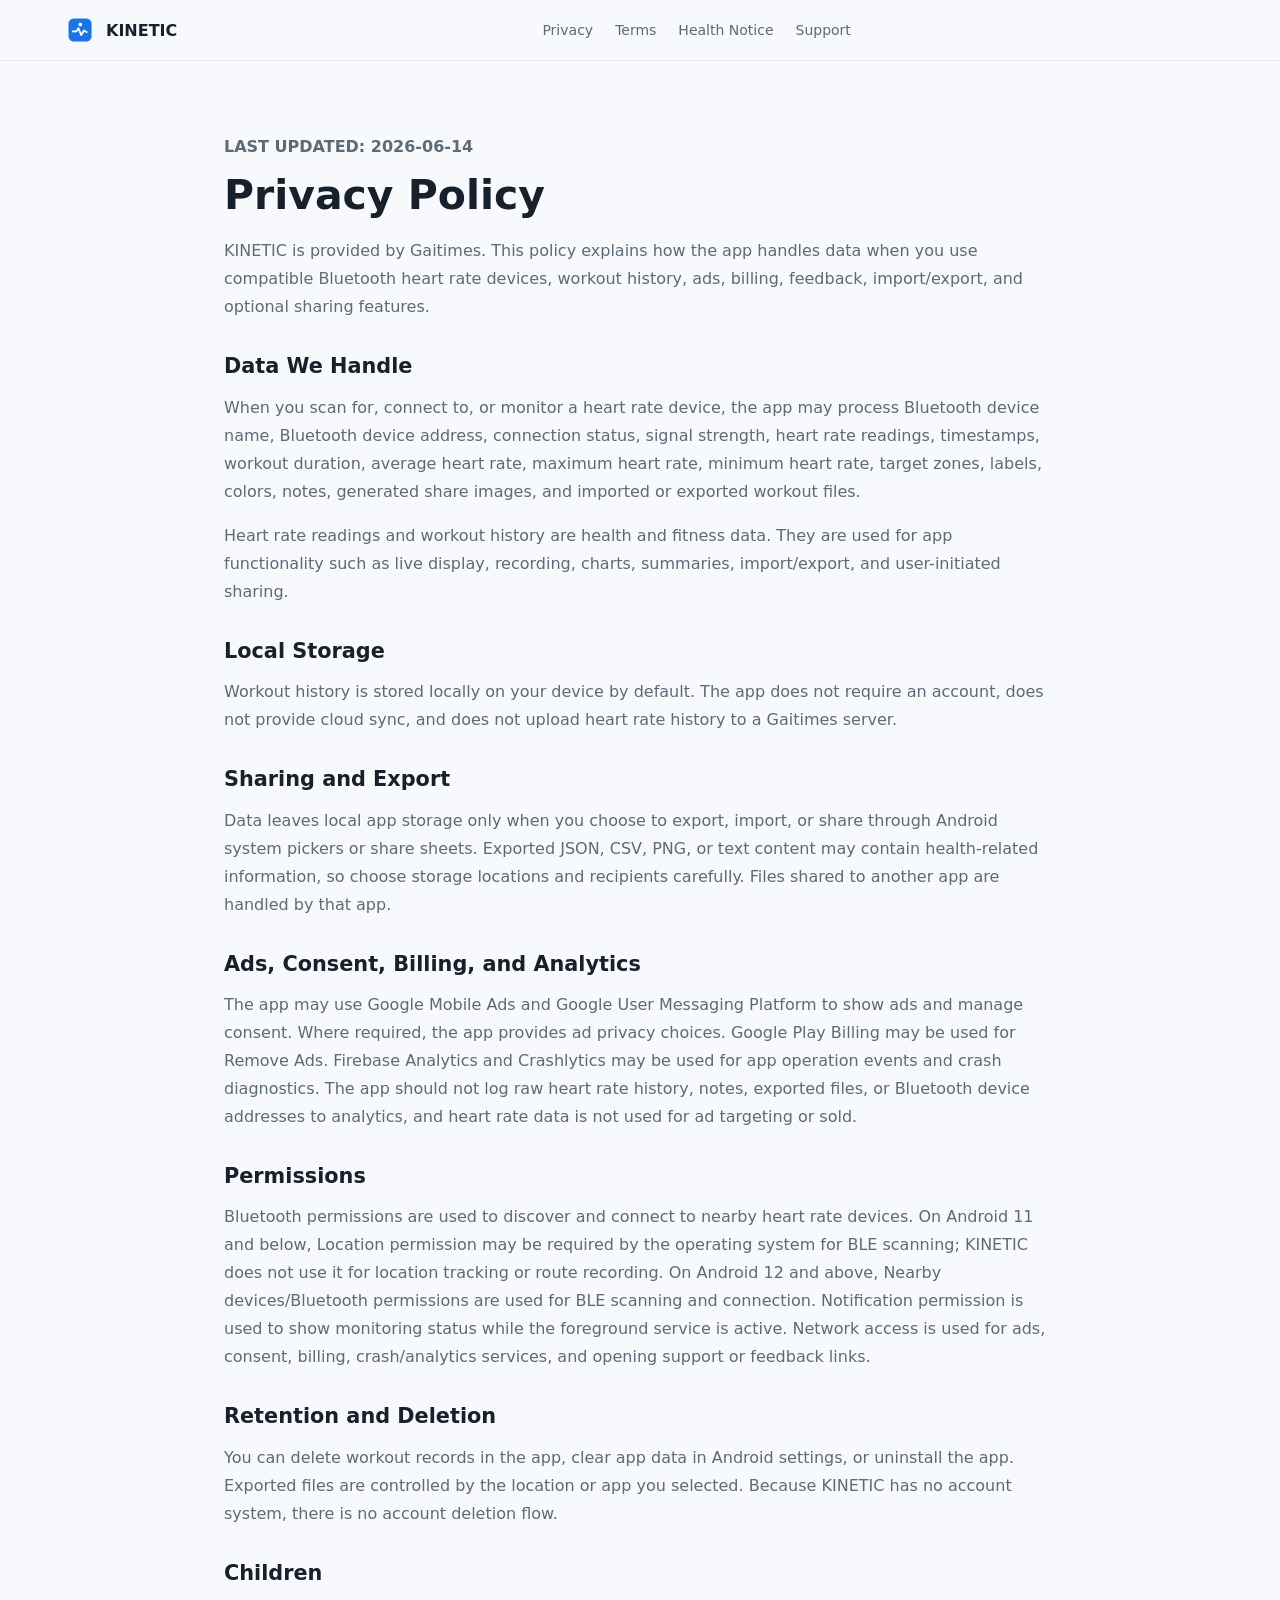
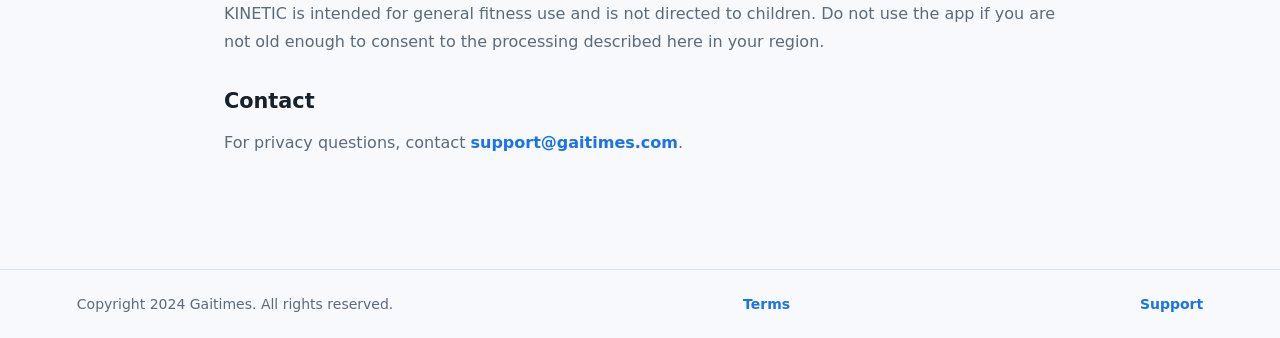
==== privacy.html @ ce363eb1 "Publish KINETIC website" ====
<!doctype html>
<html lang="en">
  <head>
    <meta charset="utf-8">
    <meta name="viewport" content="width=device-width, initial-scale=1">
    <title>KINETIC Privacy Policy</title>
    <meta name="description" content="Privacy policy for KINETIC, a Bluetooth heart rate monitor app.">
    <link rel="icon" href="./assets/store-icon-512.png">
    <link rel="stylesheet" href="./styles.css">
  </head>
  <body>
    <header class="site-header">
      <a class="brand" href="./index.html" aria-label="KINETIC">
        <img src="./assets/store-icon-512.png" alt="">
        <span>KINETIC</span>
      </a>
      <nav class="nav-links" aria-label="Legal">
        <a href="./privacy.html">Privacy</a>
        <a href="./terms.html">Terms</a>
        <a href="./health-data.html">Health Notice</a>
        <a href="./support.html">Support</a>
      </nav>
    </header>
    <main class="legal-page">
      <p class="eyebrow">Last updated: 2026-06-14</p>
      <h1>Privacy Policy</h1>
      <p>KINETIC is provided by Gaitimes. This policy explains how the app handles data when you use compatible Bluetooth heart rate devices, workout history, ads, billing, feedback, import/export, and optional sharing features.</p>

      <h2>Data We Handle</h2>
      <p>When you scan for, connect to, or monitor a heart rate device, the app may process Bluetooth device name, Bluetooth device address, connection status, signal strength, heart rate readings, timestamps, workout duration, average heart rate, maximum heart rate, minimum heart rate, target zones, labels, colors, notes, generated share images, and imported or exported workout files.</p>
      <p>Heart rate readings and workout history are health and fitness data. They are used for app functionality such as live display, recording, charts, summaries, import/export, and user-initiated sharing.</p>

      <h2>Local Storage</h2>
      <p>Workout history is stored locally on your device by default. The app does not require an account, does not provide cloud sync, and does not upload heart rate history to a Gaitimes server.</p>

      <h2>Sharing and Export</h2>
      <p>Data leaves local app storage only when you choose to export, import, or share through Android system pickers or share sheets. Exported JSON, CSV, PNG, or text content may contain health-related information, so choose storage locations and recipients carefully. Files shared to another app are handled by that app.</p>

      <h2>Ads, Consent, Billing, and Analytics</h2>
      <p>The app may use Google Mobile Ads and Google User Messaging Platform to show ads and manage consent. Where required, the app provides ad privacy choices. Google Play Billing may be used for Remove Ads. Firebase Analytics and Crashlytics may be used for app operation events and crash diagnostics. The app should not log raw heart rate history, notes, exported files, or Bluetooth device addresses to analytics, and heart rate data is not used for ad targeting or sold.</p>

      <h2>Permissions</h2>
      <p>Bluetooth permissions are used to discover and connect to nearby heart rate devices. On Android 11 and below, Location permission may be required by the operating system for BLE scanning; KINETIC does not use it for location tracking or route recording. On Android 12 and above, Nearby devices/Bluetooth permissions are used for BLE scanning and connection. Notification permission is used to show monitoring status while the foreground service is active. Network access is used for ads, consent, billing, crash/analytics services, and opening support or feedback links.</p>

      <h2>Retention and Deletion</h2>
      <p>You can delete workout records in the app, clear app data in Android settings, or uninstall the app. Exported files are controlled by the location or app you selected. Because KINETIC has no account system, there is no account deletion flow.</p>

      <h2>Children</h2>
      <p>KINETIC is intended for general fitness use and is not directed to children. Do not use the app if you are not old enough to consent to the processing described here in your region.</p>

      <h2>Contact</h2>
      <p>For privacy questions, contact <a href="mailto:support@gaitimes.com">support@gaitimes.com</a>.</p>
    </main>
    <footer class="site-footer">
      <span>Copyright 2024 Gaitimes. All rights reserved.</span>
      <a href="./terms.html">Terms</a>
      <a href="./support.html">Support</a>
    </footer>
  </body>
</html>
---- styles.css ----
:root {
  color-scheme: light;
  --blue: #1a73e8;
  --ink: #17212b;
  --muted: #5d6a78;
  --bg: #f7f9fc;
  --panel: #ffffff;
  --line: #dce6f2;
  --green: #20a889;
  --coral: #e65f55;
  --low: #3d8bff;
  --shadow: 0 24px 70px rgba(23, 33, 43, 0.14);
}

* {
  box-sizing: border-box;
}

html {
  scroll-behavior: smooth;
}

body {
  margin: 0;
  background: var(--bg);
  color: var(--ink);
  font-family: Inter, ui-sans-serif, system-ui, -apple-system, BlinkMacSystemFont, "Segoe UI", sans-serif;
}

a {
  color: inherit;
  text-decoration: none;
}

.site-header {
  position: sticky;
  top: 0;
  z-index: 20;
  display: grid;
  grid-template-columns: auto 1fr auto;
  align-items: center;
  gap: 24px;
  padding: 14px clamp(20px, 5vw, 72px);
  border-bottom: 1px solid rgba(220, 230, 242, 0.86);
  background: rgba(247, 249, 252, 0.88);
  backdrop-filter: blur(18px);
}

.brand {
  display: inline-flex;
  align-items: center;
  gap: 10px;
  font-weight: 800;
}

.brand img {
  width: 32px;
  height: 32px;
  border-radius: 8px;
}

.nav-links {
  display: flex;
  justify-content: center;
  gap: 22px;
  color: var(--muted);
  font-size: 14px;
}

.nav-links a:hover {
  color: var(--blue);
}

.language-picker {
  display: inline-flex;
  align-items: center;
  gap: 8px;
  color: var(--muted);
  font-size: 13px;
}

.language-picker select {
  min-width: 132px;
  border: 1px solid var(--line);
  border-radius: 8px;
  background: var(--panel);
  color: var(--ink);
  padding: 9px 10px;
}

.hero {
  display: grid;
  grid-template-columns: minmax(0, 1.04fr) minmax(330px, 0.96fr);
  gap: clamp(36px, 7vw, 92px);
  align-items: center;
  min-height: calc(100svh - 64px);
  padding: clamp(48px, 8vw, 104px) clamp(20px, 6vw, 88px) 64px;
  overflow: hidden;
}

.eyebrow {
  margin: 0 0 12px;
  color: var(--blue);
  font-size: 13px;
  font-weight: 800;
  letter-spacing: 0;
  text-transform: uppercase;
}

h1,
h2,
h3,
p {
  overflow-wrap: anywhere;
}

h1 {
  max-width: 820px;
  margin: 0;
  font-size: clamp(38px, 6.4vw, 72px);
  line-height: 0.98;
  letter-spacing: 0;
}

.hero-text {
  max-width: 660px;
  margin: 20px 0 0;
  color: var(--muted);
  font-size: clamp(16px, 1.6vw, 19px);
  line-height: 1.55;
}

.hero-actions {
  display: flex;
  flex-wrap: wrap;
  gap: 12px;
  margin-top: 34px;
}

.primary-button,
.secondary-button {
  display: inline-flex;
  align-items: center;
  justify-content: center;
  min-height: 48px;
  border-radius: 8px;
  padding: 0 18px;
  font-weight: 800;
}

.primary-button {
  background: var(--blue);
  color: #ffffff;
  box-shadow: 0 14px 26px rgba(26, 115, 232, 0.26);
}

.secondary-button {
  border: 1px solid var(--line);
  background: var(--panel);
  color: var(--ink);
}

.hero-stats {
  display: grid;
  grid-template-columns: repeat(3, minmax(0, 1fr));
  gap: 12px;
  max-width: 660px;
  margin: 44px 0 0;
}

.hero-stats div {
  padding: 16px;
  border: 1px solid var(--line);
  border-radius: 8px;
  background: rgba(255, 255, 255, 0.78);
}

.hero-stats dt {
  font-weight: 900;
  font-size: 22px;
}

.hero-stats dd {
  margin: 4px 0 0;
  color: var(--muted);
  font-size: 14px;
}

.phone-stage {
  position: relative;
  min-height: 600px;
}

.phone-shell {
  width: min(370px, 86vw);
  margin: 0 auto;
  padding: 12px;
  border-radius: 38px;
  background: #10151c;
  box-shadow: var(--shadow);
  transform: rotate(2deg);
}

.phone-screen {
  min-height: 640px;
  border-radius: 28px;
  background:
    radial-gradient(circle at 22% 14%, rgba(216, 231, 255, 0.9), transparent 31%),
    linear-gradient(180deg, #ffffff 0%, #f7f9fc 100%);
  padding: 22px;
}

.app-topbar,
.zone-row,
.summary-grid {
  display: flex;
  align-items: center;
  justify-content: space-between;
}

.app-topbar {
  font-weight: 900;
}

.status-dot {
  position: relative;
  color: var(--green);
  font-size: 13px;
}

.status-dot::before {
  content: "";
  display: inline-block;
  width: 8px;
  height: 8px;
  margin-right: 6px;
  border-radius: 999px;
  background: var(--green);
}

.heart-ring {
  display: grid;
  place-items: center;
  width: 236px;
  height: 236px;
  margin: 42px auto 24px;
  border-radius: 50%;
  background:
    radial-gradient(circle, #ffffff 0 58%, transparent 59%),
    conic-gradient(var(--green) 0 70%, #d8e7ff 70% 100%);
  box-shadow: inset 0 0 0 1px rgba(26, 115, 232, 0.1);
}

.heart-ring strong {
  font-size: 72px;
  line-height: 0.9;
}

.heart-ring span {
  color: var(--muted);
  font-weight: 800;
}

.pulse-mark {
  color: var(--coral) !important;
  font-size: 24px;
}

.zone-row {
  gap: 8px;
  padding: 10px;
  border-radius: 8px;
  background: #eef6f3;
  color: var(--muted);
  font-size: 13px;
}

.zone-row strong {
  color: var(--green);
}

.chart-card {
  height: 140px;
  margin-top: 18px;
  border: 1px solid var(--line);
  border-radius: 8px;
  background:
    linear-gradient(#edf3fb 1px, transparent 1px) 0 0 / 100% 34px,
    #ffffff;
  overflow: hidden;
}

.chart-line {
  width: 100%;
  height: 100%;
  background: url("data:image/svg+xml,%3Csvg width='320' height='140' viewBox='0 0 320 140' xmlns='http://www.w3.org/2000/svg'%3E%3Cpath d='M0 88 C24 82 34 38 58 48 C82 58 78 102 106 92 C132 84 132 32 162 42 C190 52 190 108 222 86 C252 64 246 46 274 56 C296 64 304 78 320 70' fill='none' stroke='%231A73E8' stroke-width='5' stroke-linecap='round'/%3E%3C/svg%3E") center / cover no-repeat;
}

.summary-grid {
  display: grid;
  grid-template-columns: repeat(3, minmax(0, 1fr));
  gap: 8px;
  margin-top: 18px;
}

.summary-grid div {
  min-width: 0;
  padding: 13px 10px;
  border-radius: 8px;
  background: #f0f5fb;
}

.summary-grid span {
  display: block;
  color: var(--muted);
  font-size: 12px;
}

.summary-grid strong {
  display: block;
  margin-top: 4px;
  font-size: 18px;
}

.floating-note {
  position: absolute;
  right: 4%;
  bottom: 76px;
  max-width: 230px;
  padding: 16px;
  border: 1px solid rgba(216, 231, 255, 0.9);
  border-radius: 8px;
  background: rgba(255, 255, 255, 0.92);
  box-shadow: 0 18px 40px rgba(23, 33, 43, 0.12);
}

.floating-note strong,
.floating-note span {
  display: block;
}

.floating-note span {
  margin-top: 4px;
  color: var(--muted);
  font-size: 14px;
}

.feature-band,
.privacy-band,
.download-band {
  padding: 82px clamp(20px, 6vw, 88px);
}

.section-heading {
  max-width: 720px;
}

h2 {
  margin: 0;
  font-size: clamp(28px, 4.2vw, 44px);
  line-height: 1.08;
}

.feature-grid {
  display: grid;
  grid-template-columns: repeat(4, minmax(0, 1fr));
  gap: 16px;
  margin-top: 34px;
}

.feature-grid article {
  min-height: 245px;
  padding: 24px;
  border: 1px solid var(--line);
  border-radius: 8px;
  background: var(--panel);
}

.feature-icon {
  display: inline-grid;
  place-items: center;
  width: 38px;
  height: 38px;
  border-radius: 8px;
  background: #d8e7ff;
  color: var(--blue);
}

h3 {
  margin: 22px 0 10px;
  font-size: 19px;
}

.feature-grid p,
.privacy-band p,
.download-copy p {
  color: var(--muted);
  line-height: 1.6;
}

.privacy-band {
  display: grid;
  grid-template-columns: minmax(0, 1fr) minmax(280px, 0.76fr);
  gap: 40px;
  align-items: center;
  background: #10151c;
  color: #ffffff;
}

.privacy-band p {
  max-width: 780px;
  color: #bec8d4;
}

.privacy-band ul {
  display: grid;
  gap: 12px;
  margin: 0;
  padding: 0;
  list-style: none;
}

.privacy-band li {
  padding: 15px 16px;
  border: 1px solid rgba(216, 231, 255, 0.18);
  border-radius: 8px;
  background: rgba(255, 255, 255, 0.06);
}

.download-band {
  display: grid;
  grid-template-columns: minmax(0, 1fr) 340px;
  gap: 40px;
  align-items: center;
}

.download-copy {
  max-width: 720px;
}

.qr-panel {
  display: grid;
  justify-items: center;
  gap: 14px;
  padding: 28px;
  border: 1px solid var(--line);
  border-radius: 8px;
  background: var(--panel);
  box-shadow: var(--shadow);
}

#downloadQr {
  width: 264px;
  height: 264px;
  image-rendering: pixelated;
}

#downloadUrlText {
  width: 100%;
  margin: 0;
  color: var(--muted);
  font-size: 12px;
  text-align: center;
  overflow-wrap: anywhere;
}

.site-footer {
  display: flex;
  flex-wrap: wrap;
  justify-content: space-between;
  gap: 14px;
  padding: 26px clamp(20px, 6vw, 88px);
  border-top: 1px solid var(--line);
  color: var(--muted);
  font-size: 14px;
}

.site-footer a {
  color: var(--blue);
  font-weight: 800;
}

.legal-page {
  max-width: 880px;
  margin: 0 auto;
  padding: 72px 24px 96px;
}

.legal-page h1 {
  margin: 12px 0 20px;
  color: var(--ink);
  font-size: clamp(1.9rem, 3.2vw, 3rem);
  line-height: 1.08;
}

.legal-page h2 {
  margin: 34px 0 10px;
  color: var(--ink);
  font-size: 1.3rem;
}

.legal-page p,
.legal-page li {
  color: var(--muted);
  font-size: 1rem;
  line-height: 1.75;
}

.legal-page a {
  color: var(--blue);
  font-weight: 800;
}

.legal-page ul {
  padding-left: 22px;
}

@media (max-width: 980px) {
  .site-header {
    grid-template-columns: 1fr auto;
  }

  .nav-links {
    display: none;
  }

  .hero,
  .privacy-band,
  .download-band {
    grid-template-columns: 1fr;
  }

  .phone-stage {
    min-height: auto;
  }

  .feature-grid {
    grid-template-columns: repeat(2, minmax(0, 1fr));
  }

  .download-band {
    justify-items: start;
  }
}

@media (max-width: 620px) {
  .site-header {
    gap: 12px;
  }

  .brand span,
  .language-picker span {
    display: none;
  }

  .language-picker select {
    min-width: 118px;
  }

  .hero {
    padding-top: 34px;
  }

  .hero-stats,
  .feature-grid,
  .summary-grid {
    grid-template-columns: 1fr;
  }

  .phone-shell {
    width: min(340px, 100%);
    transform: none;
  }

  .phone-screen {
    min-height: 590px;
  }

  .heart-ring {
    width: 210px;
    height: 210px;
  }

  .floating-note {
    position: static;
    margin: 16px auto 0;
  }

  .qr-panel {
    width: 100%;
  }
}
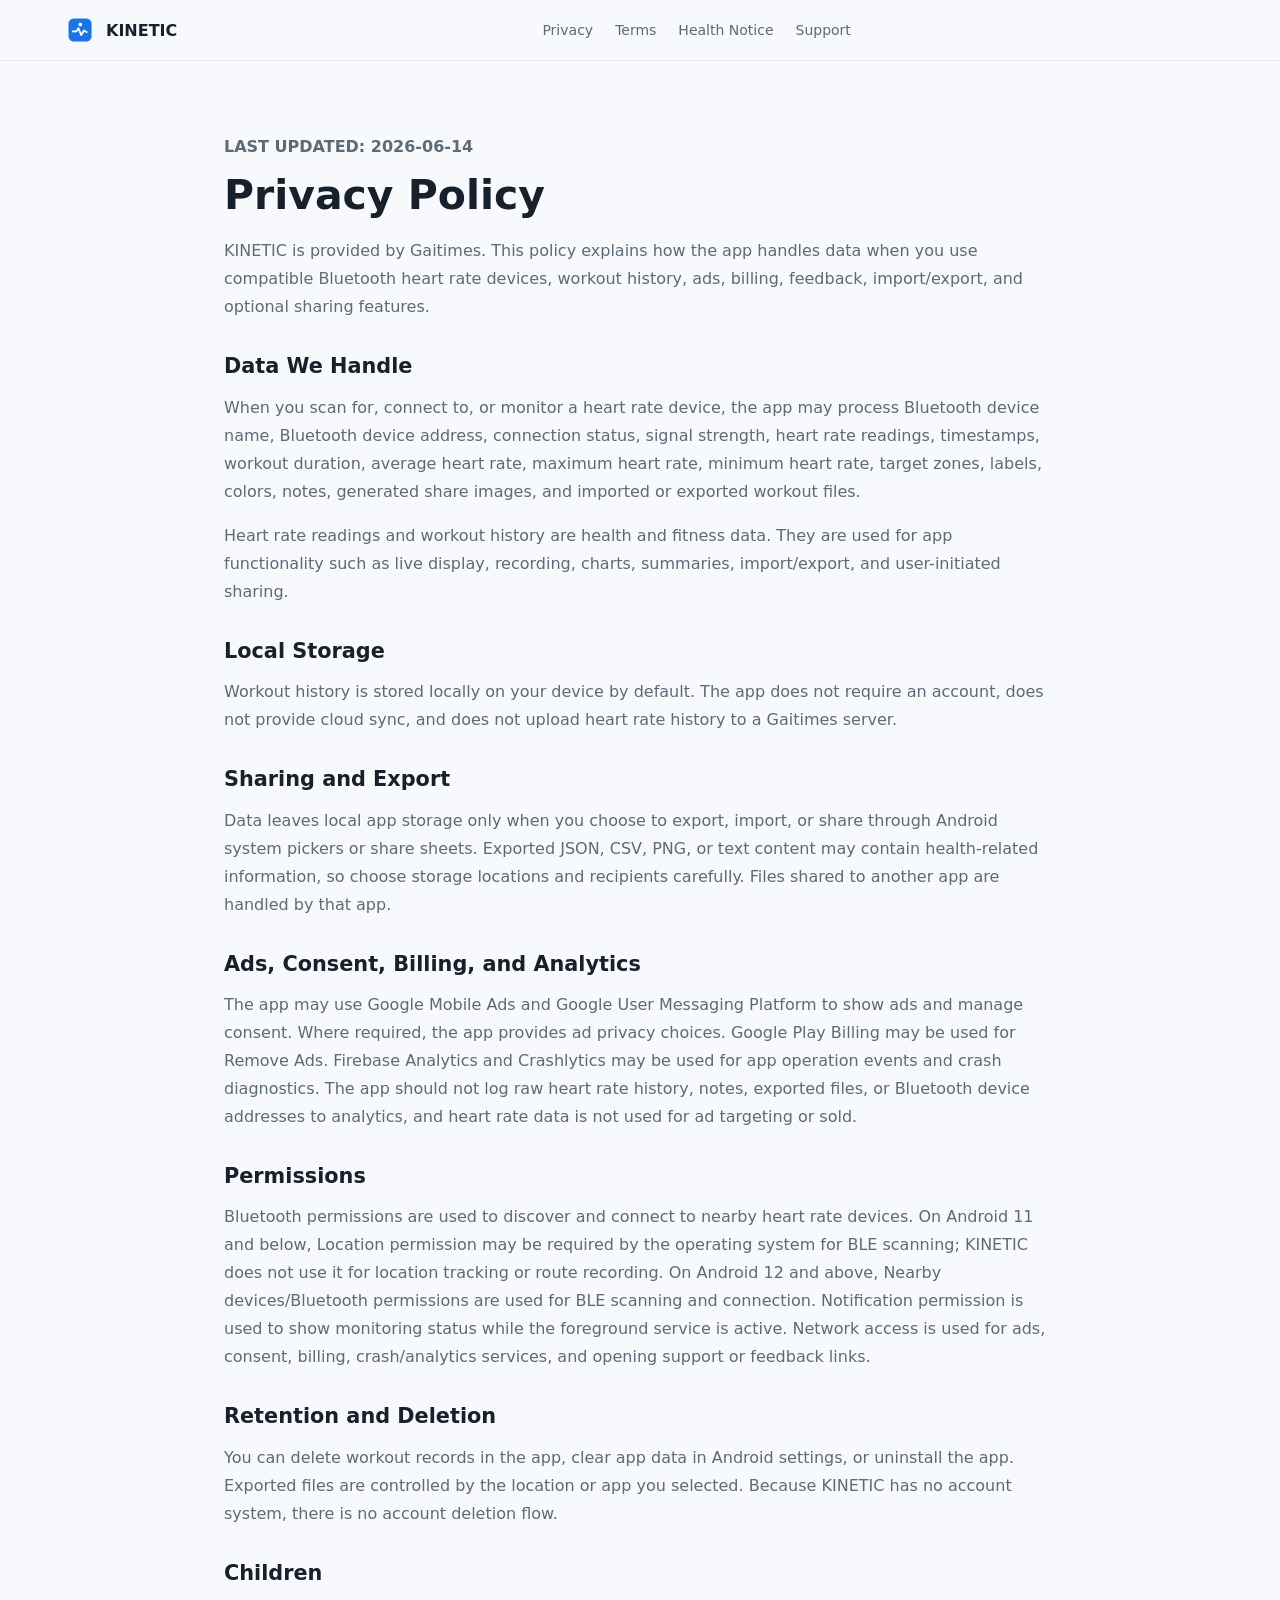
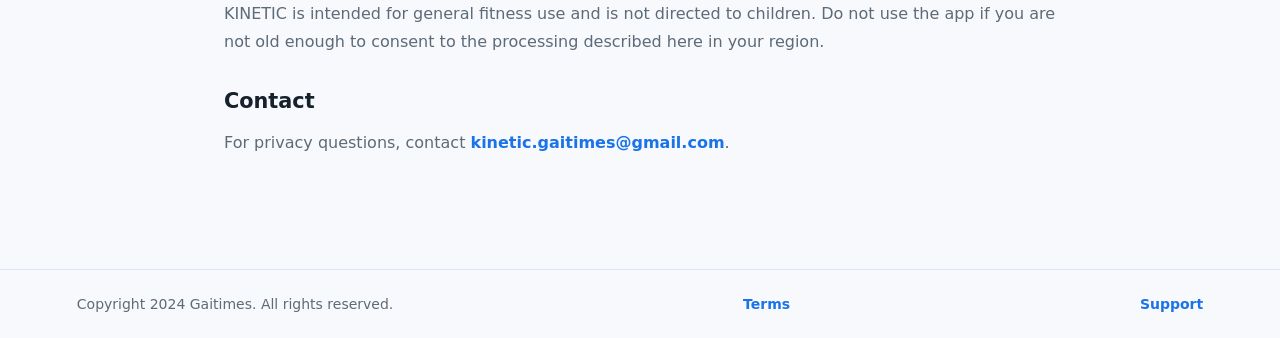
==== commit 0bac6f1e: "Update support contact email" ====
--- a/privacy.html
+++ b/privacy.html
@@ -49,7 +49,7 @@
       <p>KINETIC is intended for general fitness use and is not directed to children. Do not use the app if you are not old enough to consent to the processing described here in your region.</p>
 
       <h2>Contact</h2>
-      <p>For privacy questions, contact <a href="mailto:support@gaitimes.com">support@gaitimes.com</a>.</p>
+      <p>For privacy questions, contact <a href="mailto:kinetic.gaitimes@gmail.com">kinetic.gaitimes@gmail.com</a>.</p>
     </main>
     <footer class="site-footer">
       <span>Copyright 2024 Gaitimes. All rights reserved.</span>
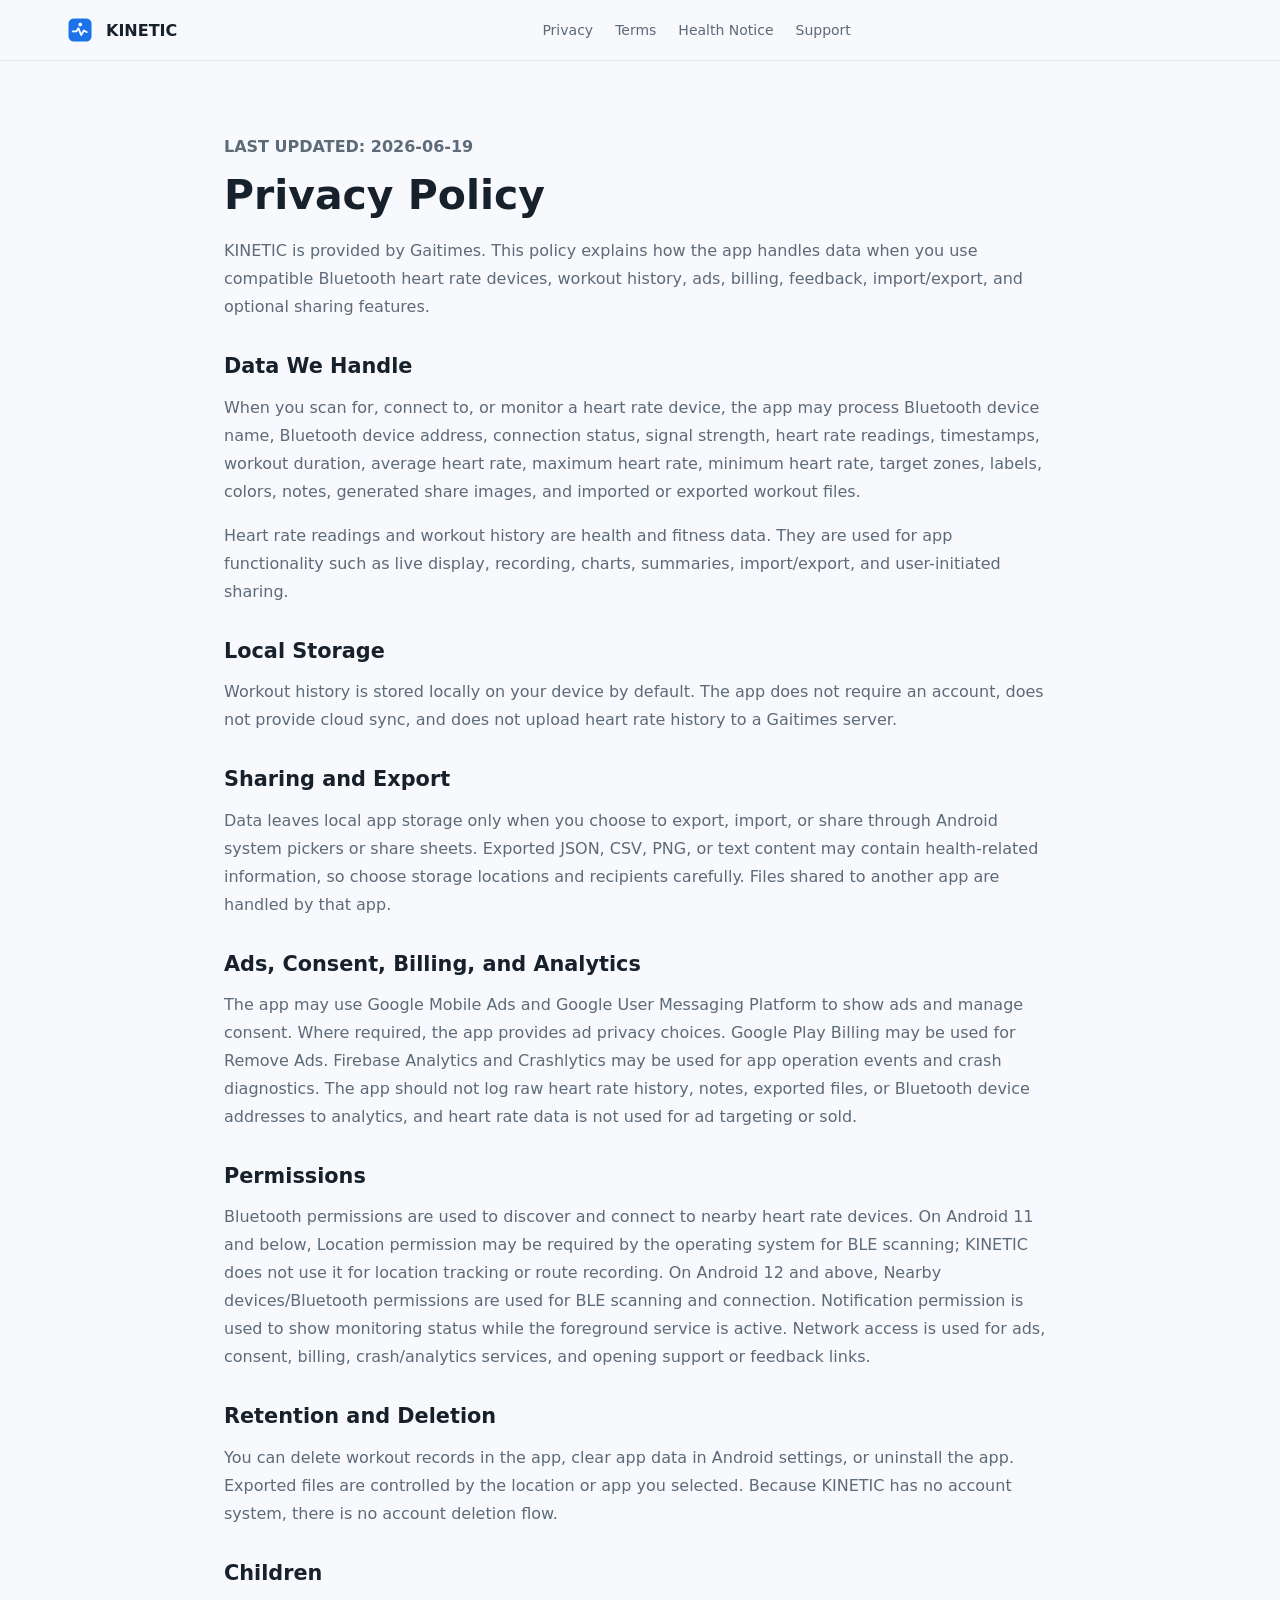
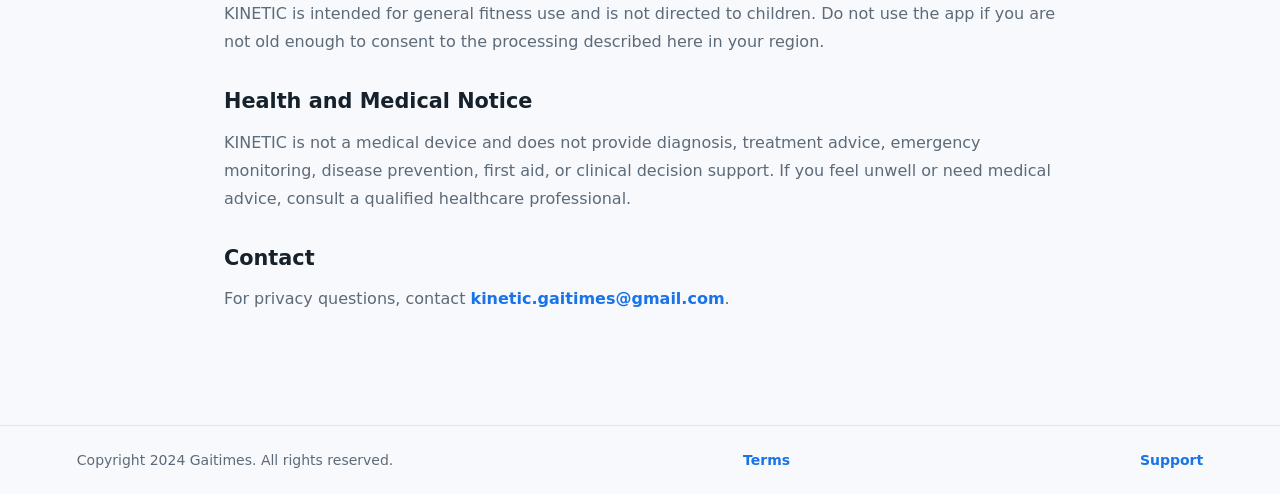
==== commit 792aa1c6: "Align privacy policy and terms" ====
--- a/privacy.html
+++ b/privacy.html
@@ -22,7 +22,7 @@
       </nav>
     </header>
     <main class="legal-page">
-      <p class="eyebrow">Last updated: 2026-06-14</p>
+      <p class="eyebrow">Last updated: 2026-06-19</p>
       <h1>Privacy Policy</h1>
       <p>KINETIC is provided by Gaitimes. This policy explains how the app handles data when you use compatible Bluetooth heart rate devices, workout history, ads, billing, feedback, import/export, and optional sharing features.</p>
 
@@ -48,6 +48,9 @@
       <h2>Children</h2>
       <p>KINETIC is intended for general fitness use and is not directed to children. Do not use the app if you are not old enough to consent to the processing described here in your region.</p>
 
+      <h2>Health and Medical Notice</h2>
+      <p>KINETIC is not a medical device and does not provide diagnosis, treatment advice, emergency monitoring, disease prevention, first aid, or clinical decision support. If you feel unwell or need medical advice, consult a qualified healthcare professional.</p>
+
       <h2>Contact</h2>
       <p>For privacy questions, contact <a href="mailto:kinetic.gaitimes@gmail.com">kinetic.gaitimes@gmail.com</a>.</p>
     </main>
